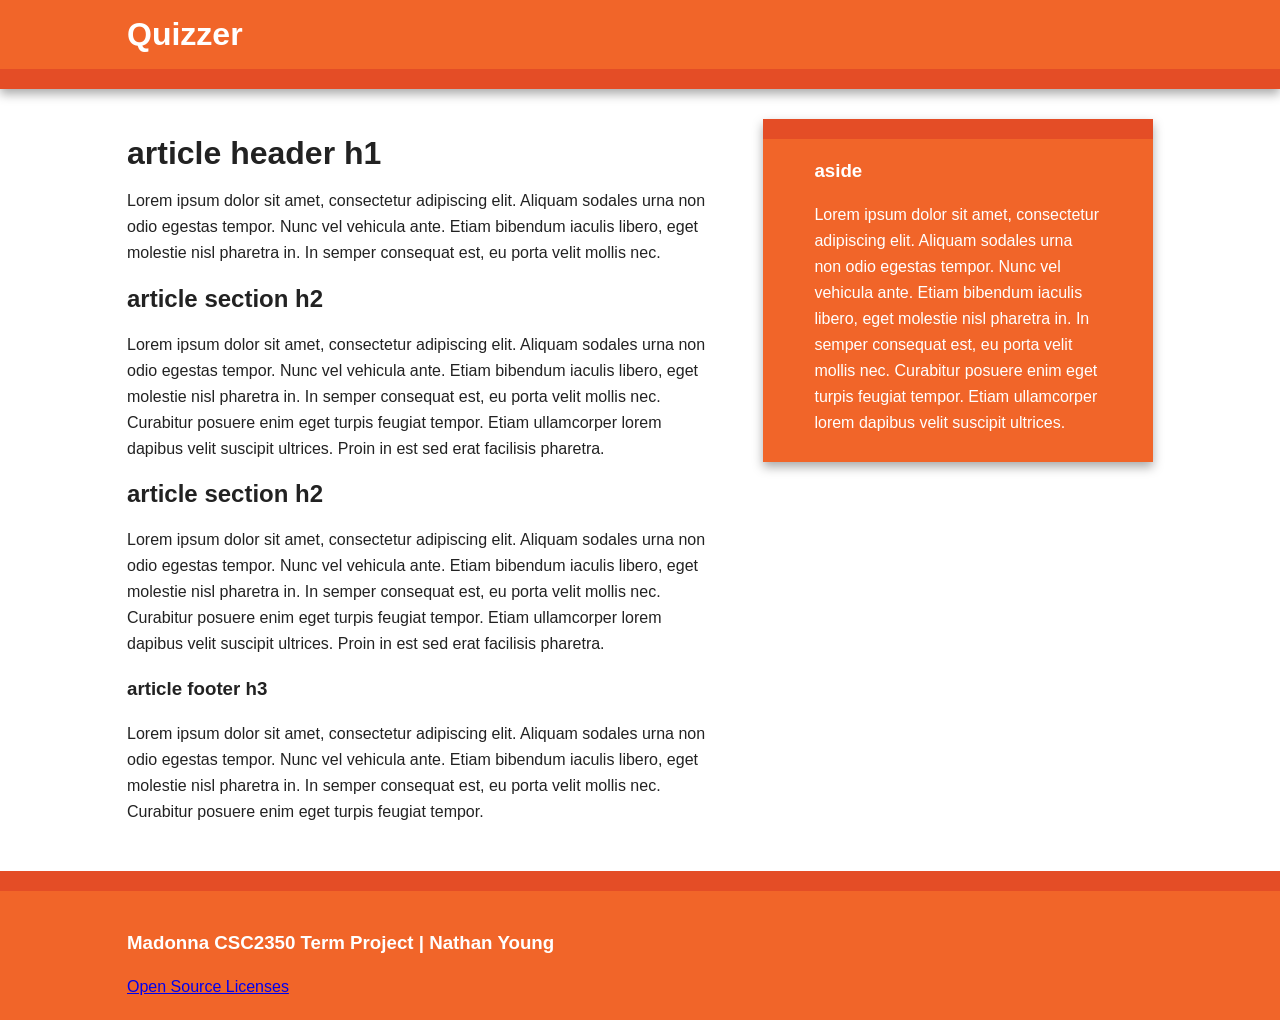
==== admin.html @ fd6fe16f "Added license page." ====
<!doctype html>
<!--[if lt IE 7]>      <html class="no-js lt-ie9 lt-ie8 lt-ie7" lang=""> <![endif]-->
<!--[if IE 7]>         <html class="no-js lt-ie9 lt-ie8" lang=""> <![endif]-->
<!--[if IE 8]>         <html class="no-js lt-ie9" lang=""> <![endif]-->
<!--[if gt IE 8]><!--> <html class="no-js" lang=""> <!--<![endif]-->
<head>
    <meta charset="utf-8">
    <meta http-equiv="X-UA-Compatible" content="IE=edge,chrome=1">
    <title>Quizzer</title>
    <meta name="description" content="">
    <meta name="viewport" content="width=device-width, initial-scale=1">
    <link rel="apple-touch-icon" href="apple-touch-icon.png">

    <link rel="stylesheet" href="css/normalize.min.css">
    <link rel="stylesheet" href="css/main.css">

    <script src="js/vendor/modernizr-2.8.3-respond-1.4.2.min.js"></script>
</head>
<body>
<!--[if lt IE 8]>
<p class="browserupgrade">You are using an <strong>outdated</strong> browser. Please <a href="http://browsehappy.com/">upgrade your browser</a> to improve your experience.</p>
<![endif]-->

<div class="header-container">
    <header class="wrapper clearfix">
        <div id="title">
            <h1 class="title">Quizzer</h1>
            <script>
                document.getElementById( "title" ).onclick = function() {
                    window.location = "home.html";
                }
            </script>
        </div>
    </header>
</div>

<div class="main-container">
    <div class="main wrapper clearfix">

        <article>
            <header>
                <h1>article header h1</h1>
                <p>Lorem ipsum dolor sit amet, consectetur adipiscing elit. Aliquam sodales urna non odio egestas tempor. Nunc vel vehicula ante. Etiam bibendum iaculis libero, eget molestie nisl pharetra in. In semper consequat est, eu porta velit mollis nec.</p>
            </header>
            <section>
                <h2>article section h2</h2>
                <p>Lorem ipsum dolor sit amet, consectetur adipiscing elit. Aliquam sodales urna non odio egestas tempor. Nunc vel vehicula ante. Etiam bibendum iaculis libero, eget molestie nisl pharetra in. In semper consequat est, eu porta velit mollis nec. Curabitur posuere enim eget turpis feugiat tempor. Etiam ullamcorper lorem dapibus velit suscipit ultrices. Proin in est sed erat facilisis pharetra.</p>
            </section>
            <section>
                <h2>article section h2</h2>
                <p>Lorem ipsum dolor sit amet, consectetur adipiscing elit. Aliquam sodales urna non odio egestas tempor. Nunc vel vehicula ante. Etiam bibendum iaculis libero, eget molestie nisl pharetra in. In semper consequat est, eu porta velit mollis nec. Curabitur posuere enim eget turpis feugiat tempor. Etiam ullamcorper lorem dapibus velit suscipit ultrices. Proin in est sed erat facilisis pharetra.</p>
            </section>
            <footer>
                <h3>article footer h3</h3>
                <p>Lorem ipsum dolor sit amet, consectetur adipiscing elit. Aliquam sodales urna non odio egestas tempor. Nunc vel vehicula ante. Etiam bibendum iaculis libero, eget molestie nisl pharetra in. In semper consequat est, eu porta velit mollis nec. Curabitur posuere enim eget turpis feugiat tempor.</p>
            </footer>
        </article>

        <aside>
            <h3>aside</h3>
            <p>Lorem ipsum dolor sit amet, consectetur adipiscing elit. Aliquam sodales urna non odio egestas tempor. Nunc vel vehicula ante. Etiam bibendum iaculis libero, eget molestie nisl pharetra in. In semper consequat est, eu porta velit mollis nec. Curabitur posuere enim eget turpis feugiat tempor. Etiam ullamcorper lorem dapibus velit suscipit ultrices.</p>
        </aside>

    </div> <!-- #main -->
</div> <!-- #main-container -->

<div class="footer-container">
    <footer class="wrapper">
        <h3>Madonna CSC2350 Term Project | Nathan Young</h3>
        <a href="license.html">Open Source Licenses</a>
    </footer>
</div>

<script src="//ajax.googleapis.com/ajax/libs/jquery/1.11.2/jquery.min.js"></script>
<script>window.jQuery || document.write('<script src="js/vendor/jquery-1.11.2.min.js"><\/script>')</script>

<script src="js/main.js"></script>

<!-- Google Analytics: change UA-XXXXX-X to be your site's ID. -->
<script>
    (function(b,o,i,l,e,r){b.GoogleAnalyticsObject=l;b[l]||(b[l]=
            function(){(b[l].q=b[l].q||[]).push(arguments)});b[l].l=+new Date;
        e=o.createElement(i);r=o.getElementsByTagName(i)[0];
        e.src='//www.google-analytics.com/analytics.js';
        r.parentNode.insertBefore(e,r)}(window,document,'script','ga'));
    ga('create','UA-XXXXX-X','auto');ga('send','pageview');
</script>
</body>
</html>
---- css/main.css ----
/*! HTML5 Boilerplate v5.0 | MIT License | http://h5bp.com/ */

html {
    color: #222;
    font-size: 1em;
    line-height: 1.4;
}

::-moz-selection {
    background: #b3d4fc;
    text-shadow: none;
}

::selection {
    background: #b3d4fc;
    text-shadow: none;
}

hr {
    display: block;
    height: 1px;
    border: 0;
    border-top: 1px solid #ccc;
    margin: 1em 0;
    padding: 0;
}

audio,
canvas,
iframe,
img,
svg,
video {
    vertical-align: middle;
}

fieldset {
    border: 0;
    margin: 0;
    padding: 0;
}

textarea {
    resize: vertical;
}

.browserupgrade {
    margin: 0.2em 0;
    background: #ccc;
    color: #000;
    padding: 0.2em 0;
}


/* ===== Initializr Styles ==================================================
   Author: Jonathan Verrecchia - verekia.com/initializr/responsive-template
   ========================================================================== */

body {
    font: 16px/26px Helvetica, Helvetica Neue, Arial;
}

.wrapper {
    width: 90%;
    margin: 0 5%;
}

.title:hover {
    color: firebrick;
    cursor: crosshair;
}

/* ===================
    ALL: Orange Theme
   =================== */

.header-container {
    border-bottom: 20px solid #e44d26;
}

.footer-container,
.main aside {
    border-top: 20px solid #e44d26;
}

.header-container,
.footer-container,
.main aside {
    background: #f16529;
}

.title {
    color: white;
}

/* ==============
    MOBILE: Menu
   ============== */

nav ul {
    margin: 0;
    padding: 0;
    list-style-type: none;
}

nav a {
    display: block;
    margin-bottom: 10px;
    padding: 15px 0;

    text-align: center;
    text-decoration: none;
    font-weight: bold;

    color: white;
    background: #e44d26;
}

nav a:hover,
nav a:visited {
    color: white;
}

nav a:hover {
    text-decoration: underline;
}

/* ==============
    MOBILE: Main
   ============== */

.main {
    padding: 30px 0;
}

.main article h1 {
    font-size: 2em;
}

.main aside {
    color: white;
    padding: 0px 5% 10px;
}

.footer-container footer {
    color: white;
    padding: 20px 0;
}

/* ===============
    ALL: IE Fixes
   =============== */

.ie7 .title {
    padding-top: 20px;
}

/* ==========================================================================
   Author's custom styles
   ========================================================================== */















/* ==========================================================================
   Media Queries
   ========================================================================== */

@media only screen and (min-width: 480px) {

/* ====================
    INTERMEDIATE: Menu
   ==================== */

    nav a {
        float: left;
        width: 27%;
        margin: 0 1.7%;
        padding: 25px 2%;
        margin-bottom: 0;
    }

    nav li:first-child a {
        margin-left: 0;
    }

    nav li:last-child a {
        margin-right: 0;
    }

/* ========================
    INTERMEDIATE: IE Fixes
   ======================== */

    nav ul li {
        display: inline;
    }

    .oldie nav a {
        margin: 0 0.7%;
    }
}

@media only screen and (min-width: 768px) {

/* ====================
    WIDE: CSS3 Effects
   ==================== */

    .header-container,
    .main aside {
        -webkit-box-shadow: 0 5px 10px #aaa;
           -moz-box-shadow: 0 5px 10px #aaa;
                box-shadow: 0 5px 10px #aaa;
    }

/* ============
    WIDE: Menu
   ============ */

    .title {
        float: left;
    }

    nav {
        float: right;
        width: 38%;
    }

/* ============
    WIDE: Main
   ============ */

    .main article {
        float: left;
        width: 57%;
    }

    .main aside {
        float: right;
        width: 28%;
    }
}

@media only screen and (min-width: 1140px) {

/* ===============
    Maximal Width
   =============== */

    .wrapper {
        width: 1026px; /* 1140px - 10% for margins */
        margin: 0 auto;
    }
}

/* ==========================================================================
   Helper classes
   ========================================================================== */

.hidden {
    display: none !important;
    visibility: hidden;
}

.visuallyhidden {
    border: 0;
    clip: rect(0 0 0 0);
    height: 1px;
    margin: -1px;
    overflow: hidden;
    padding: 0;
    position: absolute;
    width: 1px;
}

.visuallyhidden.focusable:active,
.visuallyhidden.focusable:focus {
    clip: auto;
    height: auto;
    margin: 0;
    overflow: visible;
    position: static;
    width: auto;
}

.invisible {
    visibility: hidden;
}

.clearfix:before,
.clearfix:after {
    content: " ";
    display: table;
}

.clearfix:after {
    clear: both;
}

.clearfix {
    *zoom: 1;
}

/* ==========================================================================
   Print styles
   ========================================================================== */

@media print {
    *,
    *:before,
    *:after {
        background: transparent !important;
        color: #000 !important;
        box-shadow: none !important;
        text-shadow: none !important;
    }

    a,
    a:visited {
        text-decoration: underline;
    }

    a[href]:after {
        content: " (" attr(href) ")";
    }

    abbr[title]:after {
        content: " (" attr(title) ")";
    }

    a[href^="#"]:after,
    a[href^="javascript:"]:after {
        content: "";
    }

    pre,
    blockquote {
        border: 1px solid #999;
        page-break-inside: avoid;
    }

    thead {
        display: table-header-group;
    }

    tr,
    img {
        page-break-inside: avoid;
    }

    img {
        max-width: 100% !important;
    }

    p,
    h2,
    h3 {
        orphans: 3;
        widows: 3;
    }

    h2,
    h3 {
        page-break-after: avoid;
    }
}
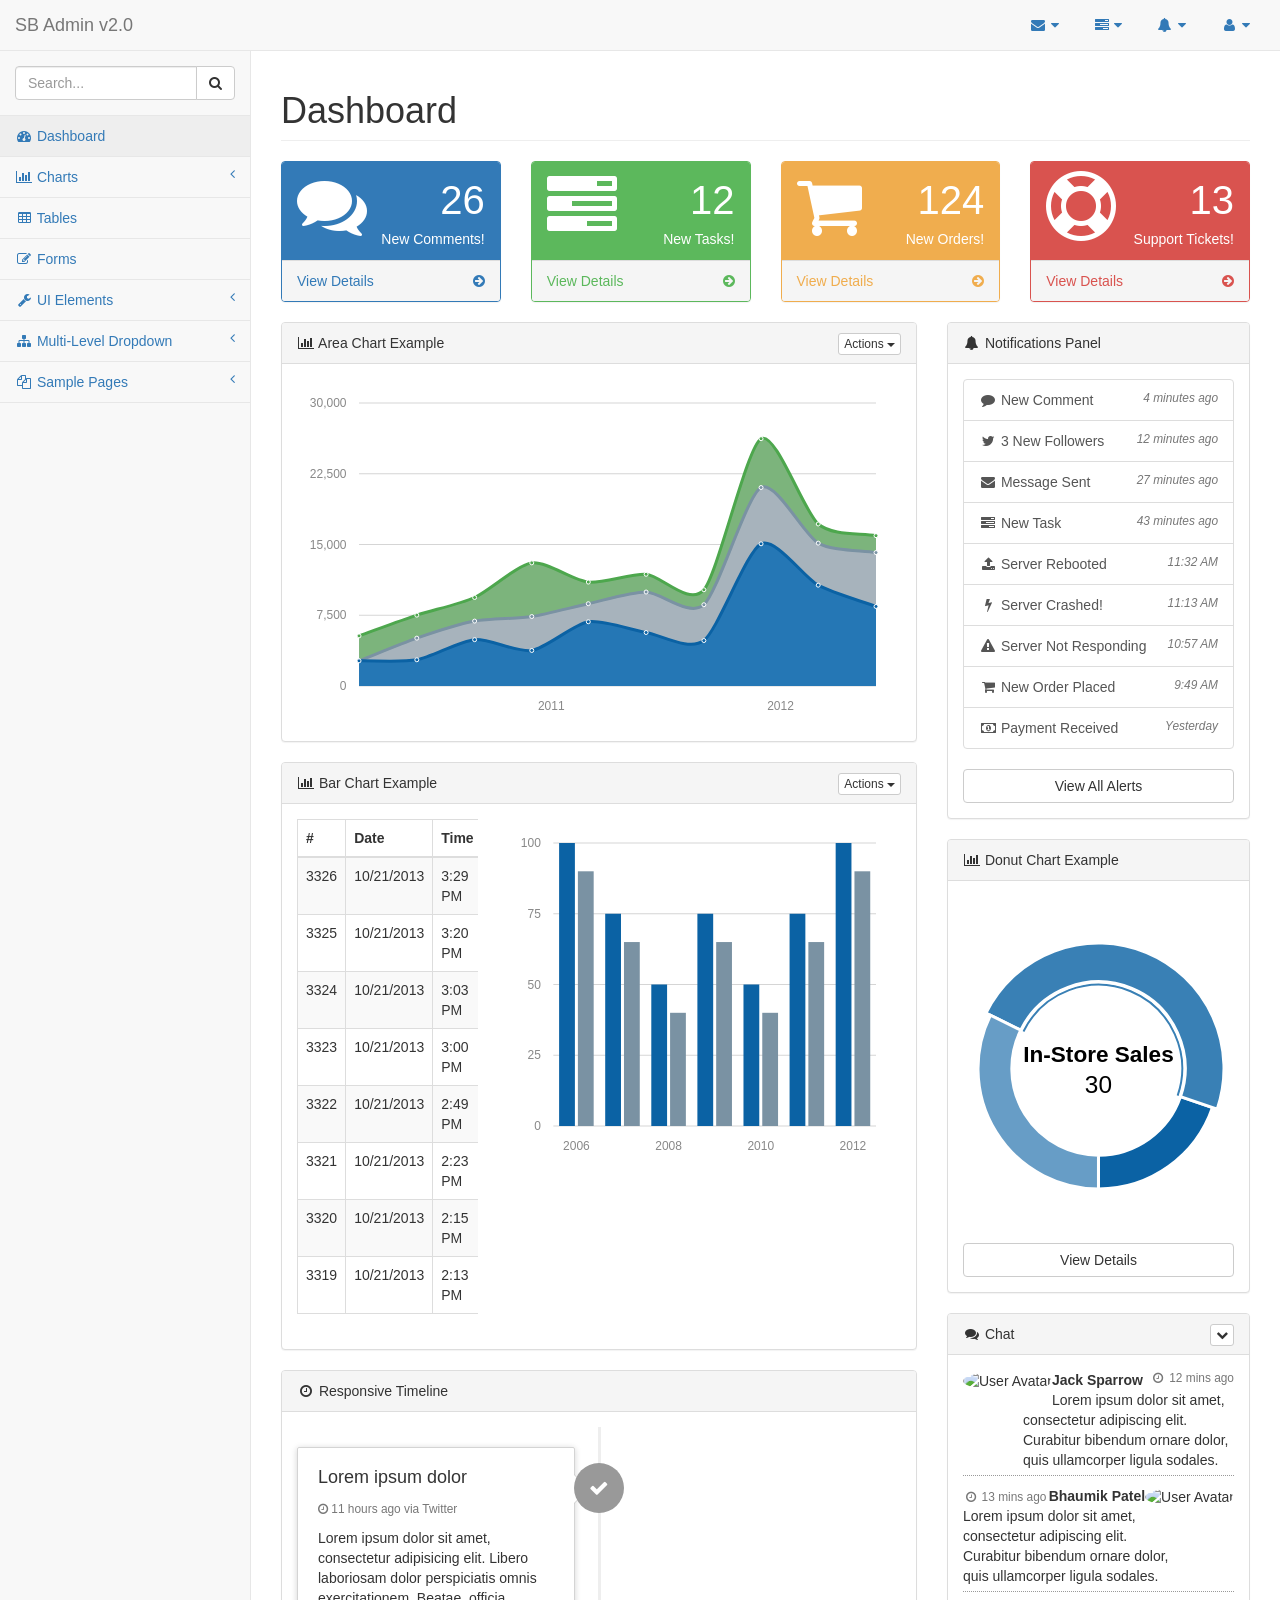
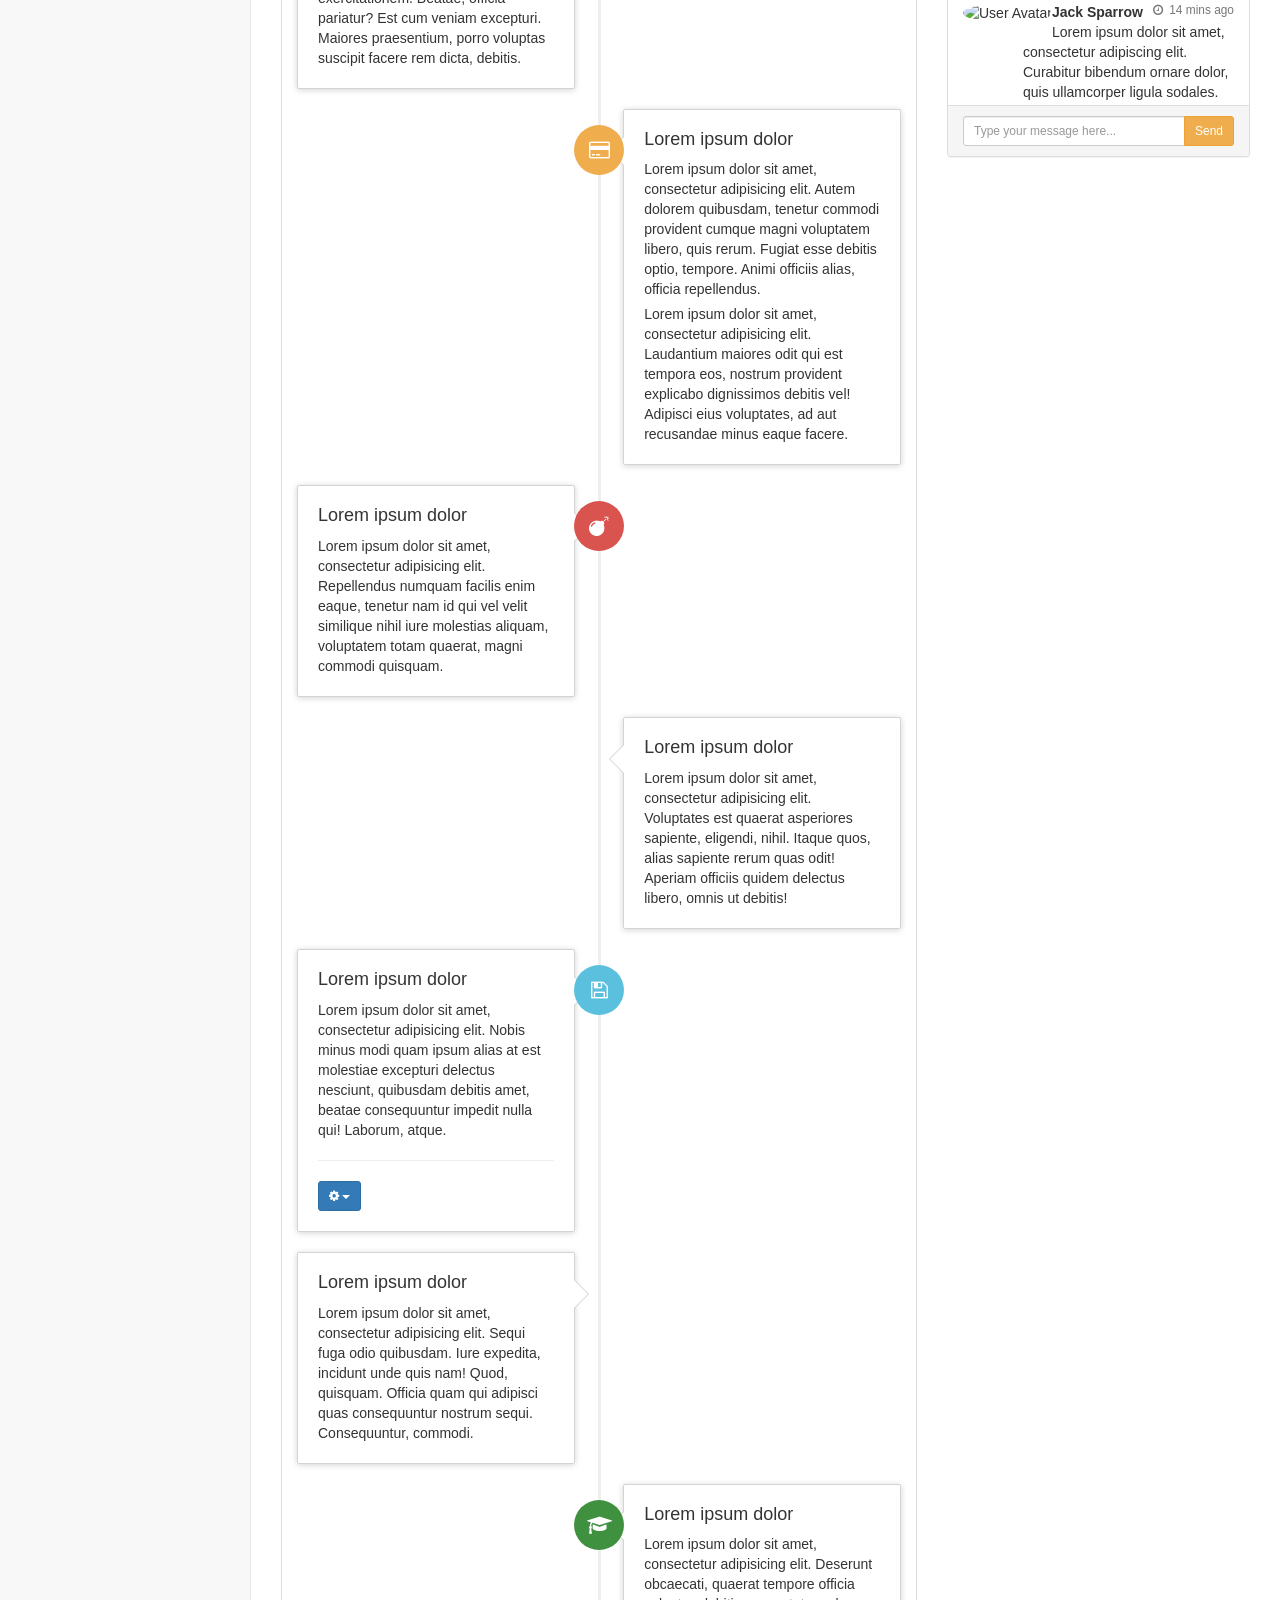
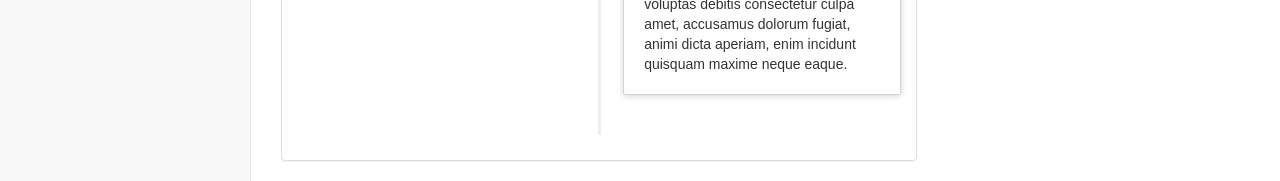
==== commit 5020dfbf: "Added admin page." ====
--- a/admin.html
+++ b/admin.html
@@ -1,89 +1,13 @@
-<!doctype html>
-<!--[if lt IE 7]>      <html class="no-js lt-ie9 lt-ie8 lt-ie7" lang=""> <![endif]-->
-<!--[if IE 7]>         <html class="no-js lt-ie9 lt-ie8" lang=""> <![endif]-->
-<!--[if IE 8]>         <html class="no-js lt-ie9" lang=""> <![endif]-->
-<!--[if gt IE 8]><!--> <html class="no-js" lang=""> <!--<![endif]-->
+<!DOCTYPE html>
+<html>
 <head>
-    <meta charset="utf-8">
-    <meta http-equiv="X-UA-Compatible" content="IE=edge,chrome=1">
-    <title>Quizzer</title>
-    <meta name="description" content="">
-    <meta name="viewport" content="width=device-width, initial-scale=1">
-    <link rel="apple-touch-icon" href="apple-touch-icon.png">
-
-    <link rel="stylesheet" href="css/normalize.min.css">
-    <link rel="stylesheet" href="css/main.css">
-
-    <script src="js/vendor/modernizr-2.8.3-respond-1.4.2.min.js"></script>
+<meta http-equiv="refresh" content="0;url=pages/index.html">
+<title>SB Admin 2</title>
+<script language="javascript">
+    window.location.href = "pages/index.html"
+</script>
 </head>
 <body>
-<!--[if lt IE 8]>
-<p class="browserupgrade">You are using an <strong>outdated</strong> browser. Please <a href="http://browsehappy.com/">upgrade your browser</a> to improve your experience.</p>
-<![endif]-->
-
-<div class="header-container">
-    <header class="wrapper clearfix">
-        <div id="title">
-            <h1 class="title">Quizzer</h1>
-            <script>
-                document.getElementById( "title" ).onclick = function() {
-                    window.location = "home.html";
-                }
-            </script>
-        </div>
-    </header>
-</div>
-
-<div class="main-container">
-    <div class="main wrapper clearfix">
-
-        <article>
-            <header>
-                <h1>article header h1</h1>
-                <p>Lorem ipsum dolor sit amet, consectetur adipiscing elit. Aliquam sodales urna non odio egestas tempor. Nunc vel vehicula ante. Etiam bibendum iaculis libero, eget molestie nisl pharetra in. In semper consequat est, eu porta velit mollis nec.</p>
-            </header>
-            <section>
-                <h2>article section h2</h2>
-                <p>Lorem ipsum dolor sit amet, consectetur adipiscing elit. Aliquam sodales urna non odio egestas tempor. Nunc vel vehicula ante. Etiam bibendum iaculis libero, eget molestie nisl pharetra in. In semper consequat est, eu porta velit mollis nec. Curabitur posuere enim eget turpis feugiat tempor. Etiam ullamcorper lorem dapibus velit suscipit ultrices. Proin in est sed erat facilisis pharetra.</p>
-            </section>
-            <section>
-                <h2>article section h2</h2>
-                <p>Lorem ipsum dolor sit amet, consectetur adipiscing elit. Aliquam sodales urna non odio egestas tempor. Nunc vel vehicula ante. Etiam bibendum iaculis libero, eget molestie nisl pharetra in. In semper consequat est, eu porta velit mollis nec. Curabitur posuere enim eget turpis feugiat tempor. Etiam ullamcorper lorem dapibus velit suscipit ultrices. Proin in est sed erat facilisis pharetra.</p>
-            </section>
-            <footer>
-                <h3>article footer h3</h3>
-                <p>Lorem ipsum dolor sit amet, consectetur adipiscing elit. Aliquam sodales urna non odio egestas tempor. Nunc vel vehicula ante. Etiam bibendum iaculis libero, eget molestie nisl pharetra in. In semper consequat est, eu porta velit mollis nec. Curabitur posuere enim eget turpis feugiat tempor.</p>
-            </footer>
-        </article>
-
-        <aside>
-            <h3>aside</h3>
-            <p>Lorem ipsum dolor sit amet, consectetur adipiscing elit. Aliquam sodales urna non odio egestas tempor. Nunc vel vehicula ante. Etiam bibendum iaculis libero, eget molestie nisl pharetra in. In semper consequat est, eu porta velit mollis nec. Curabitur posuere enim eget turpis feugiat tempor. Etiam ullamcorper lorem dapibus velit suscipit ultrices.</p>
-        </aside>
-
-    </div> <!-- #main -->
-</div> <!-- #main-container -->
-
-<div class="footer-container">
-    <footer class="wrapper">
-        <h3>Madonna CSC2350 Term Project | Nathan Young</h3>
-        <a href="license.html">Open Source Licenses</a>
-    </footer>
-</div>
-
-<script src="//ajax.googleapis.com/ajax/libs/jquery/1.11.2/jquery.min.js"></script>
-<script>window.jQuery || document.write('<script src="js/vendor/jquery-1.11.2.min.js"><\/script>')</script>
-
-<script src="js/main.js"></script>
-
-<!-- Google Analytics: change UA-XXXXX-X to be your site's ID. -->
-<script>
-    (function(b,o,i,l,e,r){b.GoogleAnalyticsObject=l;b[l]||(b[l]=
-            function(){(b[l].q=b[l].q||[]).push(arguments)});b[l].l=+new Date;
-        e=o.createElement(i);r=o.getElementsByTagName(i)[0];
-        e.src='//www.google-analytics.com/analytics.js';
-        r.parentNode.insertBefore(e,r)}(window,document,'script','ga'));
-    ga('create','UA-XXXXX-X','auto');ga('send','pageview');
-</script>
+Go to <a href="pages/index.html">/pages/index.html</a>
 </body>
 </html>
